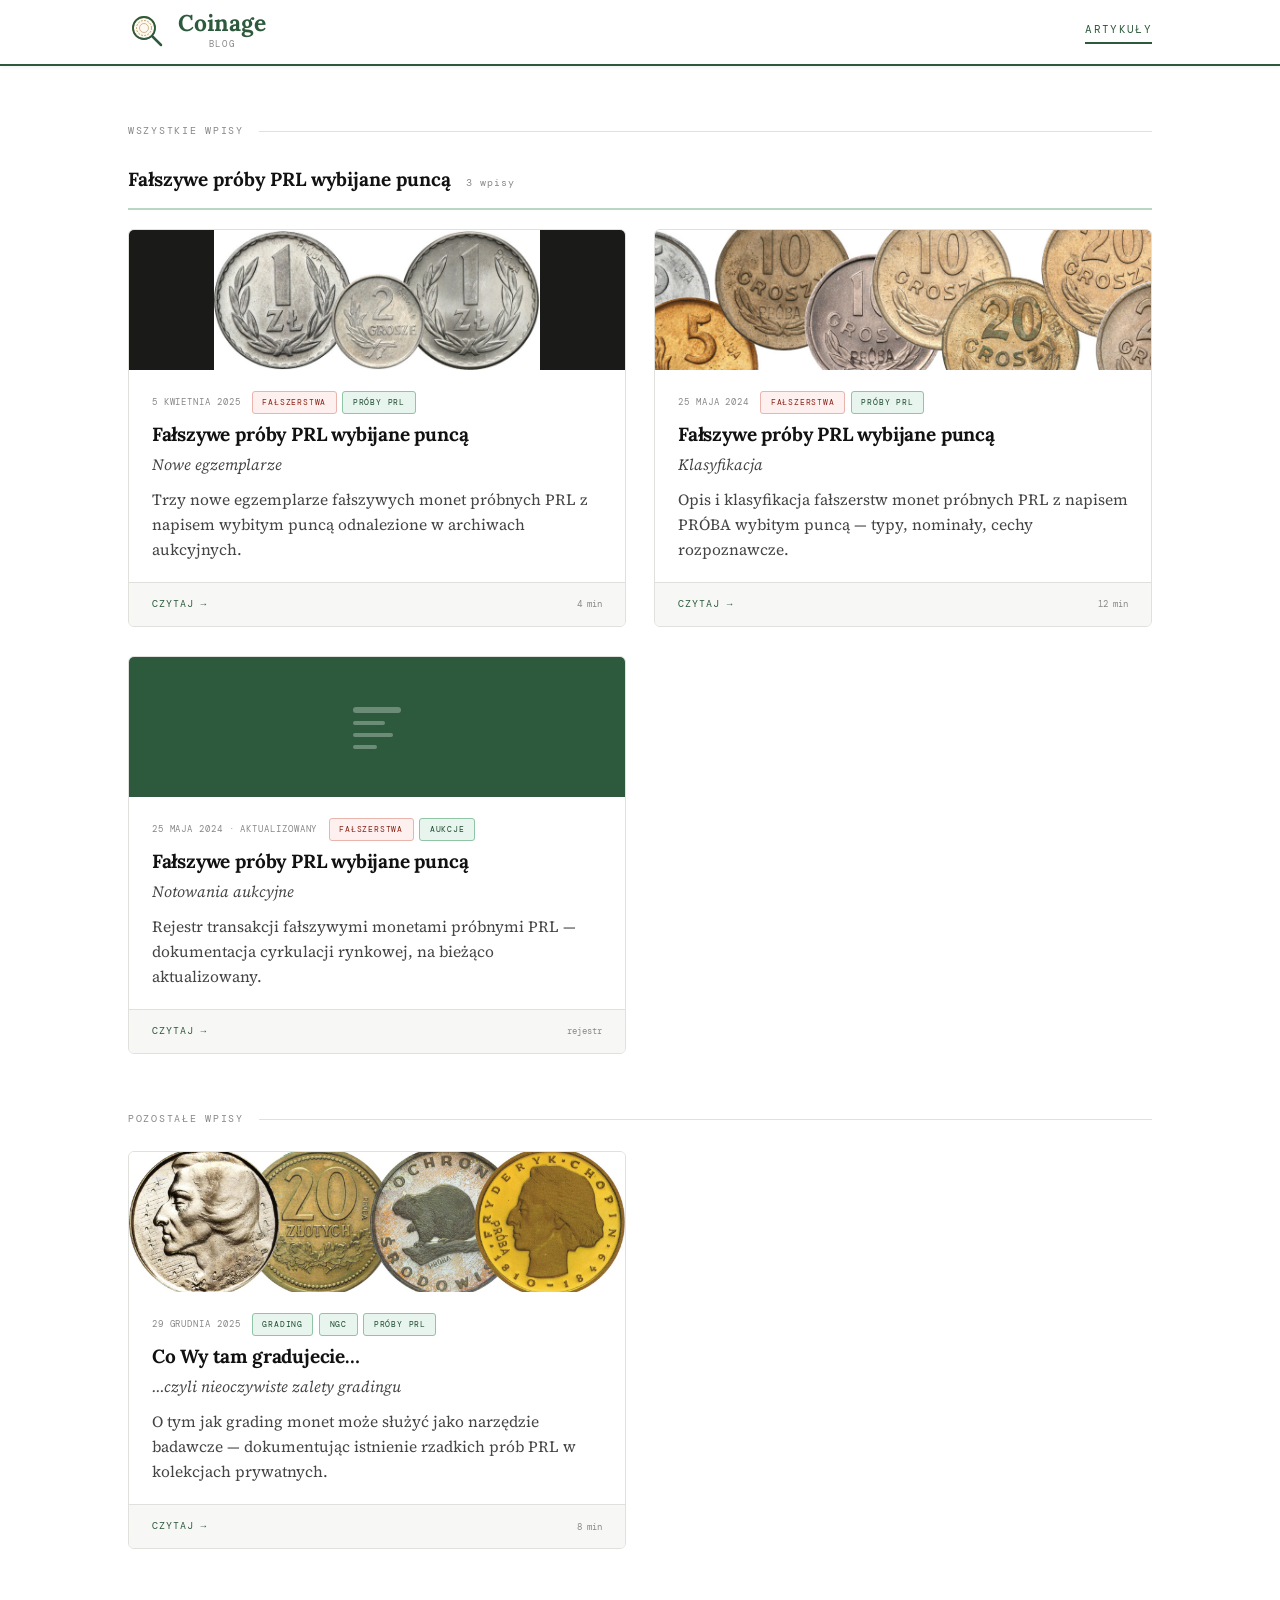
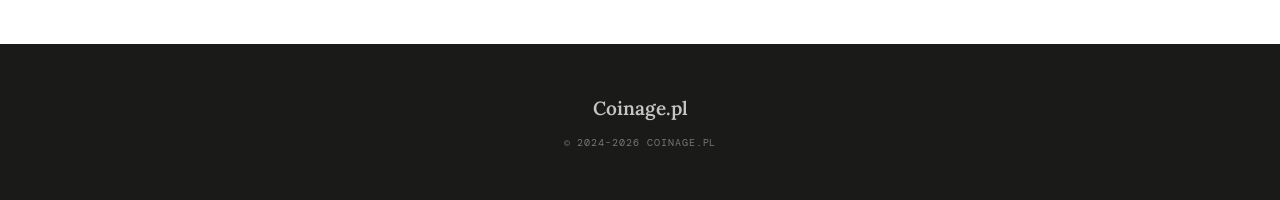
==== coinage-blog/index.html @ 68bc8f1f "Fixing links and references" ====
<!DOCTYPE html>
<html lang="pl">
<head>
<meta charset="UTF-8">
<meta name="viewport" content="width=device-width, initial-scale=1.0">
<title>Coinage.pl — Monety próbne PRL</title>
<link rel="preconnect" href="https://fonts.googleapis.com">
<link href="https://fonts.googleapis.com/css2?family=Lora:ital,wght@0,400;0,600;0,700;1,400;1,600&family=Source+Serif+4:ital,opsz,wght@0,8..60,400;0,8..60,600;1,8..60,400&family=DM+Mono:wght@400&display=swap" rel="stylesheet">
<style>
:root {
  --bg:#ffffff;--bg-footer:#1a1a18;
  --text:#111111;--text-dim:#444444;--text-faint:#888888;
  --green:#2d5a3d;--green-lt:#f4faf7;--green-bdr:#b8d8c4;
  --red:#8b2318;--red-bg:#fdf0ee;--red-bdr:#e8b4ac;
  --rule:#e0e0dc;--gray-bg:#f7f7f5;
  --serif:'Source Serif 4',Georgia,serif;
  --heading:'Lora',Georgia,serif;
  --mono:'DM Mono',monospace;
  --wide:1100px;--content:860px;
}
*,*::before,*::after{box-sizing:border-box;margin:0;padding:0}
html{font-size:19px}
body{background:var(--bg);color:var(--text);font-family:var(--serif);line-height:1.78;-webkit-font-smoothing:antialiased}
img{max-width:100%;height:auto;display:block}
a{color:var(--green);text-decoration:none}
a:hover{text-decoration:underline}

/* NAV */
.site-header{background:#fff;border-bottom:2px solid var(--green);position:sticky;top:0;z-index:100;box-shadow:0 1px 4px rgba(0,0,0,.06)}
.header-inner{max-width:var(--wide);margin:0 auto;padding:0 2rem;height:64px;display:flex;align-items:center;justify-content:space-between}
.logo{display:flex;align-items:center;gap:10px;text-decoration:none}
.logo-text{display:flex;flex-direction:column;align-items:center}
.logo-name{font-family:var(--heading);font-size:1.2rem;font-weight:700;color:var(--green);line-height:1}
.logo-sub{font-family:var(--mono);font-size:.45rem;letter-spacing:.18em;text-transform:uppercase;color:var(--text-faint);margin-top:3px}
.site-nav{display:flex;gap:2rem}
.site-nav a{font-family:var(--mono);font-size:.58rem;letter-spacing:.12em;text-transform:uppercase;color:var(--text-dim);text-decoration:none}
.site-nav a:hover{color:var(--green)}
.site-nav a.active{color:var(--green);border-bottom:2px solid var(--green);padding-bottom:2px}

/* HERO */
.hero{
  background:var(--green);
  padding:2.5rem 2rem;
  display:flex;align-items:center;justify-content:center;
}
.hero-inner{
  display:flex;align-items:center;justify-content:center;
  gap:2.5rem;
}
.hero-img{
  width:200px;height:200px;
  border-radius:6px;overflow:hidden;flex-shrink:0;
}
.hero-img img{
  width:100%;height:100%;object-fit:cover;object-position:center center;display:block;
}
.hero-text{
  display:flex;flex-direction:column;align-items:flex-start;gap:.3rem;
}
.hero-text-name{
  font-family:var(--heading);font-size:clamp(2.2rem,4vw,3.2rem);
  font-weight:700;color:#fff;letter-spacing:-.02em;line-height:1;
}
.hero-text-sub{
  font-family:var(--mono);font-size:.55rem;
  letter-spacing:.22em;text-transform:uppercase;
  color:rgba(255,255,255,.65);
}
@media(max-width:640px){
  .hero-inner{flex-direction:column;gap:1.5rem;text-align:center}
  .hero-img{width:160px;height:160px}
  .hero-text{align-items:center}
}

/* MAIN */
.main{max-width:var(--wide);margin:3rem auto 5rem;padding:0 2rem}
.section-label{font-family:var(--mono);font-size:.5rem;letter-spacing:.18em;text-transform:uppercase;color:var(--text-faint);margin-bottom:1.2rem;display:flex;align-items:center;gap:.8rem}
.section-label::after{content:'';flex:1;height:1px;background:var(--rule)}

/* ARTICLE GRID */
.articles{display:grid;grid-template-columns:repeat(auto-fill,minmax(340px,1fr));gap:1.5rem}

.art-card{border:1px solid var(--rule);border-radius:6px;overflow:hidden;display:flex;flex-direction:column;transition:box-shadow .2s,transform .2s}
.art-card:hover{box-shadow:0 4px 20px rgba(0,0,0,.09);transform:translateY(-2px);text-decoration:none}

.art-card-hero{height:140px;background:var(--gray-bg);overflow:hidden;position:relative}
.art-card-hero img{width:100%;height:100%;object-fit:cover}
.art-card-hero-placeholder{width:100%;height:100%;display:flex;align-items:center;justify-content:center}

.art-card-body{padding:1.1rem 1.2rem 1rem;flex:1;display:flex;flex-direction:column;gap:.5rem}
.art-card-meta{display:flex;align-items:center;gap:.6rem;flex-wrap:wrap}
.art-card-date{font-family:var(--mono);font-size:.48rem;letter-spacing:.1em;text-transform:uppercase;color:var(--text-faint)}
.art-card-tags{display:flex;gap:.3rem;flex-wrap:wrap}
.art-card-tag{font-family:var(--mono);font-size:.42rem;letter-spacing:.1em;text-transform:uppercase;background:#e8f4ee;color:#1d4a2e;border:1px solid #8fc4a4;padding:.18rem .5rem;border-radius:3px}
.art-card-tag.red{background:var(--red-bg);color:var(--red);border-color:var(--red-bdr)}

.art-card-title{font-family:var(--heading);font-size:1rem;font-weight:700;color:var(--text);line-height:1.25;letter-spacing:-.01em}
.art-card-subtitle{font-size:.82rem;font-style:italic;color:var(--text-dim);margin-top:-.3rem}
.art-card-excerpt{font-size:.82rem;color:var(--text-dim);line-height:1.6;flex:1}
.art-card-footer{display:flex;align-items:center;justify-content:space-between;padding:.7rem 1.2rem;border-top:1px solid var(--rule);background:var(--gray-bg)}
.art-card-readmore{font-family:var(--mono);font-size:.5rem;letter-spacing:.1em;text-transform:uppercase;color:var(--green)}
.art-card-readtime{font-family:var(--mono);font-size:.48rem;color:var(--text-faint)}

/* SERIES GROUP */
.series-group{margin-bottom:3rem}
.series-header{display:flex;align-items:baseline;gap:.8rem;margin-bottom:1rem;padding-bottom:.6rem;border-bottom:2px solid var(--green-bdr)}
.series-name{font-family:var(--heading);font-size:1rem;font-weight:700;color:var(--text)}
.series-count{font-family:var(--mono);font-size:.5rem;letter-spacing:.1em;color:var(--text-faint)}

/* FOOTER */
.site-footer{background:var(--bg-footer);color:rgba(255,255,255,.4);padding:2.5rem 2rem;text-align:center}
.footer-logo{font-family:var(--heading);font-size:1rem;color:rgba(255,255,255,.75);margin-bottom:.5rem;font-weight:600}
.footer-copy{font-family:var(--mono);font-size:.5rem;letter-spacing:.1em;text-transform:uppercase}

@media(max-width:640px){
  html{font-size:17px}
  .header-inner{padding:0 1.2rem}
  .hero{padding:3rem 1.2rem 2.5rem}
  .main{padding:0 1.2rem;margin-top:2rem}
  .articles{grid-template-columns:1fr}
  .site-nav .hide-mob{display:none}
}
</style>
</head>
<body>

<header class="site-header">
  <div class="header-inner">
    <a href="/coinage-blog/" class="logo">
      <svg width="40" height="40" viewBox="0 0 40 40" fill="none">
        <circle cx="16" cy="16" r="11" fill="#fef9f0" stroke="#a07830" stroke-width="1.4"/>
        <circle cx="16" cy="16" r="7.5" fill="none" stroke="#a07830" stroke-width=".7" stroke-dasharray="1.8 1.4"/>
        <circle cx="16" cy="16" r="4.5" fill="none" stroke="#a07830" stroke-width=".5"/>
        <line x1="24.5" y1="24.5" x2="33" y2="33" stroke="#2d5a3d" stroke-width="2.5" stroke-linecap="round"/>
        <circle cx="16" cy="16" r="11" fill="none" stroke="#2d5a3d" stroke-width="1.8"/>
      </svg>
      <div class="logo-text">
        <span class="logo-name">Coinage</span>
        <span class="logo-sub">Blog</span>
      </div>
    </a>
    <nav class="site-nav">
      <a href="/coinage-blog/" class="active">Artykuły</a>
    </nav>
  </div>
</header>




<main class="main">

  <div class="section-label">Wszystkie wpisy</div>

  <!-- SERIA: Fałszywe próby PRL wybijane puncą -->
  <div class="series-group">
    <div class="series-header">
      <span class="series-name">Fałszywe próby PRL wybijane puncą</span>
      <span class="series-count">3 wpisy</span>
    </div>
    <div class="articles">

      <a href="./2025-04-05-nowe-falszywe-proby-prl-wybijane-punca/" class="art-card">
        <div class="art-card-hero">
          <div class="art-card-hero-placeholder" style="background:#1a1a18">
            <img src="./2025-04-05-nowe-falszywe-proby-prl-wybijane-punca/img/title.png" alt="" style="max-height:140px;width:auto;object-fit:contain" />
          </div>
        </div>
        <div class="art-card-body">
          <div class="art-card-meta">
            <span class="art-card-date">5 kwietnia 2025</span>
            <div class="art-card-tags">
              <span class="art-card-tag red">Fałszerstwa</span>
              <span class="art-card-tag">Próby PRL</span>
            </div>
          </div>
          <div class="art-card-title">Fałszywe próby PRL wybijane puncą</div>
          <div class="art-card-subtitle">Nowe egzemplarze</div>
          <p class="art-card-excerpt">Trzy nowe egzemplarze fałszywych monet próbnych PRL z napisem wybitym puncą odnalezione w archiwach aukcyjnych.</p>
        </div>
        <div class="art-card-footer">
          <span class="art-card-readmore">Czytaj →</span>
          <span class="art-card-readtime">4 min</span>
        </div>
      </a>

      <a href="./2024-05-25-falszerstwa-monet-probnych-prl-napis-proba-wybijany-punca/" class="art-card">
        <div class="art-card-hero" style="background:var(--gray-bg);display:flex;align-items:center;justify-content:center">
          <img src="./2024-05-25-falszerstwa-monet-probnych-prl-napis-proba-wybijany-punca/img/title.jpg" alt="" style="max-height:140px;width:auto" />
        </div>
        <div class="art-card-body">
          <div class="art-card-meta">
            <span class="art-card-date">25 maja 2024</span>
            <div class="art-card-tags">
              <span class="art-card-tag red">Fałszerstwa</span>
              <span class="art-card-tag">Próby PRL</span>
            </div>
          </div>
          <div class="art-card-title">Fałszywe próby PRL wybijane puncą</div>
          <div class="art-card-subtitle">Klasyfikacja</div>
          <p class="art-card-excerpt">Opis i klasyfikacja fałszerstw monet próbnych PRL z napisem PRÓBA wybitym puncą — typy, nominały, cechy rozpoznawcze.</p>
        </div>
        <div class="art-card-footer">
          <span class="art-card-readmore">Czytaj →</span>
          <span class="art-card-readtime">12 min</span>
        </div>
      </a>

      <a href="./2024-05-25-falszerstwa-monet-probnych-prl-notowania-aukcyjne/" class="art-card">
        <div class="art-card-hero" style="background:var(--green);display:flex;align-items:center;justify-content:center">
          <svg width="64" height="64" viewBox="0 0 64 64" fill="none" opacity=".3">
            <rect x="8" y="12" width="48" height="6" rx="3" fill="#fff"/>
            <rect x="8" y="26" width="32" height="4" rx="2" fill="#fff"/>
            <rect x="8" y="38" width="40" height="4" rx="2" fill="#fff"/>
            <rect x="8" y="50" width="24" height="4" rx="2" fill="#fff"/>
          </svg>
        </div>
        <div class="art-card-body">
          <div class="art-card-meta">
            <span class="art-card-date">25 maja 2024 · aktualizowany</span>
            <div class="art-card-tags">
              <span class="art-card-tag red">Fałszerstwa</span>
              <span class="art-card-tag">Aukcje</span>
            </div>
          </div>
          <div class="art-card-title">Fałszywe próby PRL wybijane puncą</div>
          <div class="art-card-subtitle">Notowania aukcyjne</div>
          <p class="art-card-excerpt">Rejestr transakcji fałszywymi monetami próbnymi PRL — dokumentacja cyrkulacji rynkowej, na bieżąco aktualizowany.</p>
        </div>
        <div class="art-card-footer">
          <span class="art-card-readmore">Czytaj →</span>
          <span class="art-card-readtime">rejestr</span>
        </div>
      </a>

    </div>
  </div>

  <!-- POZOSTAŁE WPISY -->
  <div class="section-label">Pozostałe wpisy</div>
  <div class="articles">

    <a href="./2025-12-29-co-wy-tam-gradujecie/" class="art-card">
      <div class="art-card-hero">
        <img src="./2025-12-29-co-wy-tam-gradujecie/img/title-3.png" alt="" style="width:100%;height:140px;object-fit:cover;object-position:center" />
      </div>
      <div class="art-card-body">
        <div class="art-card-meta">
          <span class="art-card-date">29 grudnia 2025</span>
          <div class="art-card-tags">
            <span class="art-card-tag">Grading</span>
            <span class="art-card-tag">NGC</span>
            <span class="art-card-tag">Próby PRL</span>
          </div>
        </div>
        <div class="art-card-title">Co Wy tam gradujecie…</div>
        <div class="art-card-subtitle">…czyli nieoczywiste zalety gradingu</div>
        <p class="art-card-excerpt">O tym jak grading monet może służyć jako narzędzie badawcze — dokumentując istnienie rzadkich prób PRL w kolekcjach prywatnych.</p>
      </div>
      <div class="art-card-footer">
        <span class="art-card-readmore">Czytaj →</span>
        <span class="art-card-readtime">8 min</span>
      </div>
    </a>

  </div>

</main>

<footer class="site-footer">
  <div class="footer-logo">Coinage.pl</div>
  <p class="footer-copy">© 2024-2026 coinage.pl</p>
</footer>

</body>
</html>
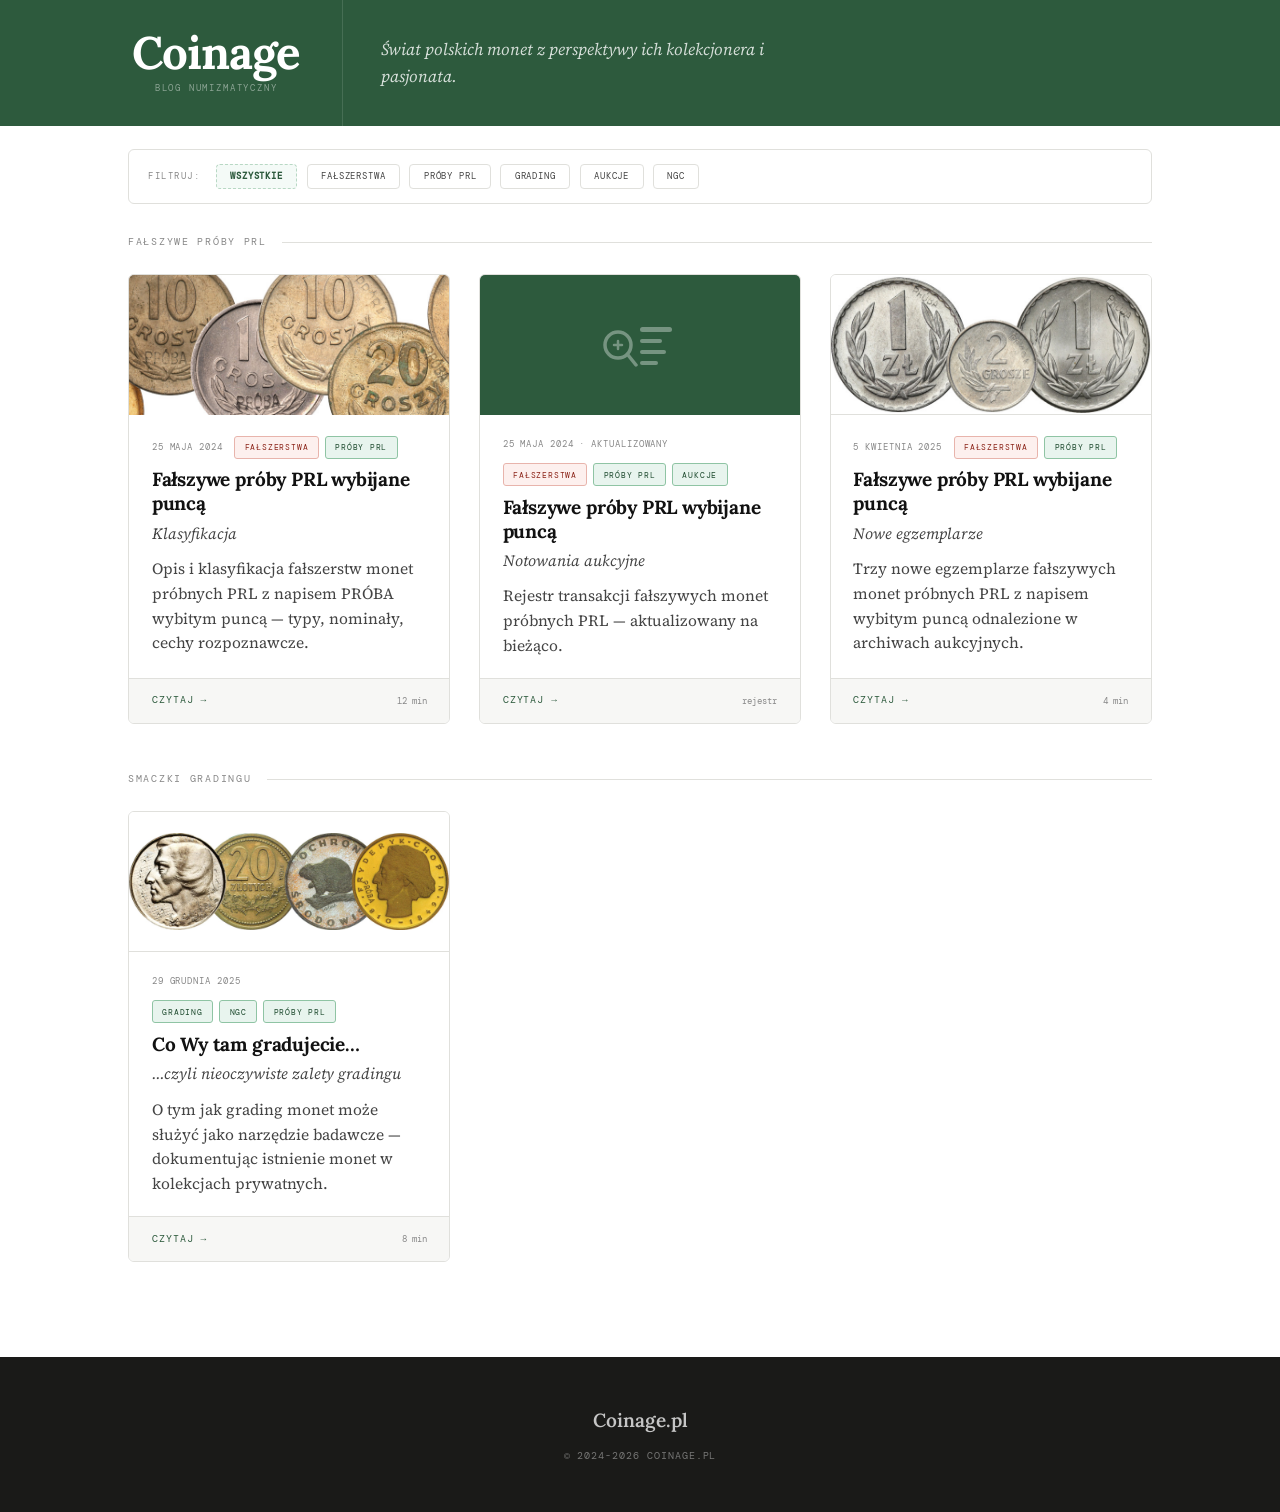
==== commit 141fdaff: "Upgrades of main page design" ====
--- a/coinage-blog/index.html
+++ b/coinage-blog/index.html
@@ -3,20 +3,21 @@
 <head>
 <meta charset="UTF-8">
 <meta name="viewport" content="width=device-width, initial-scale=1.0">
-<title>Coinage.pl — Monety próbne PRL</title>
+<title>Coinage — Blog numizmatyczny</title>
 <link rel="preconnect" href="https://fonts.googleapis.com">
 <link href="https://fonts.googleapis.com/css2?family=Lora:ital,wght@0,400;0,600;0,700;1,400;1,600&family=Source+Serif+4:ital,opsz,wght@0,8..60,400;0,8..60,600;1,8..60,400&family=DM+Mono:wght@400&display=swap" rel="stylesheet">
 <style>
-:root {
+:root{
   --bg:#ffffff;--bg-footer:#1a1a18;
   --text:#111111;--text-dim:#444444;--text-faint:#888888;
   --green:#2d5a3d;--green-lt:#f4faf7;--green-bdr:#b8d8c4;
+  --gold:#9a7020;
   --red:#8b2318;--red-bg:#fdf0ee;--red-bdr:#e8b4ac;
   --rule:#e0e0dc;--gray-bg:#f7f7f5;
   --serif:'Source Serif 4',Georgia,serif;
   --heading:'Lora',Georgia,serif;
   --mono:'DM Mono',monospace;
-  --wide:1100px;--content:860px;
+  --wide:1100px;
 }
 *,*::before,*::after{box-sizing:border-box;margin:0;padding:0}
 html{font-size:19px}
@@ -31,69 +32,55 @@
 .logo{display:flex;align-items:center;gap:10px;text-decoration:none}
 .logo-text{display:flex;flex-direction:column;align-items:center}
 .logo-name{font-family:var(--heading);font-size:1.2rem;font-weight:700;color:var(--green);line-height:1}
-.logo-sub{font-family:var(--mono);font-size:.45rem;letter-spacing:.18em;text-transform:uppercase;color:var(--text-faint);margin-top:3px}
 .site-nav{display:flex;gap:2rem}
 .site-nav a{font-family:var(--mono);font-size:.58rem;letter-spacing:.12em;text-transform:uppercase;color:var(--text-dim);text-decoration:none}
 .site-nav a:hover{color:var(--green)}
 .site-nav a.active{color:var(--green);border-bottom:2px solid var(--green);padding-bottom:2px}
 
-/* HERO */
-.hero{
-  background:var(--green);
-  padding:2.5rem 2rem;
-  display:flex;align-items:center;justify-content:center;
-}
-.hero-inner{
-  display:flex;align-items:center;justify-content:center;
-  gap:2.5rem;
-}
-.hero-img{
-  width:200px;height:200px;
-  border-radius:6px;overflow:hidden;flex-shrink:0;
-}
-.hero-img img{
-  width:100%;height:100%;object-fit:cover;object-position:center center;display:block;
-}
-.hero-text{
-  display:flex;flex-direction:column;align-items:flex-start;gap:.3rem;
-}
-.hero-text-name{
-  font-family:var(--heading);font-size:clamp(2.2rem,4vw,3.2rem);
-  font-weight:700;color:#fff;letter-spacing:-.02em;line-height:1;
-}
-.hero-text-sub{
-  font-family:var(--mono);font-size:.55rem;
-  letter-spacing:.22em;text-transform:uppercase;
-  color:rgba(255,255,255,.65);
-}
-@media(max-width:640px){
-  .hero-inner{flex-direction:column;gap:1.5rem;text-align:center}
-  .hero-img{width:160px;height:160px}
-  .hero-text{align-items:center}
-}
+/* HERO C */
+.hero-c{background:var(--green)}
+.hero-c-inner{max-width:var(--wide);margin:0 auto;display:flex;align-items:stretch}
+.hero-c-left{padding:1.6rem 2.2rem;display:flex;flex-direction:column;justify-content:center;align-items:center;border-right:1px solid rgba(255,255,255,.12);min-width:210px;gap:.2rem}
+.hero-c-title{font-family:var(--heading);font-size:2.4rem;font-weight:700;color:#fff;letter-spacing:-.02em;line-height:1}
+.hero-c-sub{font-family:var(--mono);font-size:.48rem;letter-spacing:.2em;text-transform:uppercase;color:rgba(255,255,255,.45)}
+.hero-c-right{padding:1.4rem 2rem;display:flex;flex-direction:column;justify-content:center;gap:.7rem;flex:1}
+.hero-c-desc{font-family:var(--serif);font-size:.88rem;color:rgba(255,255,255,.8);font-style:italic;line-height:1.65;max-width:460px}
+
+
+
+/* FILTER BAR */
+.filter-bar{display:flex;align-items:center;gap:.5rem;flex-wrap:wrap;
+  padding:.7rem 1rem;background:#fff;
+  border:1px solid var(--rule);border-radius:6px;margin-bottom:1.6rem}
+.filter-bar-label{font-family:var(--mono);font-size:.46rem;letter-spacing:.18em;
+  text-transform:uppercase;color:var(--text-faint);margin-right:.3rem;flex-shrink:0}
+.ftag{font-family:var(--mono);font-size:.46rem;letter-spacing:.1em;text-transform:uppercase;
+  padding:.22rem .7rem;border-radius:4px;border:1px solid var(--rule);
+  background:#fff;color:var(--text-dim);cursor:pointer;transition:all .15s;user-select:none}
+.ftag:hover{border-color:var(--green-bdr);color:var(--green)}
+.ftag.ftag-all{border-style:dashed}
+.ftag.ftag-active{background:var(--green-lt);color:var(--green);border-color:var(--green-bdr);font-weight:600}
+.ftag.ftag-red.ftag-active{background:var(--red-bg);color:var(--red);border-color:var(--red-bdr)}
+.art-card.dimmed{opacity:.15;pointer-events:none;transform:scale(.98)}
 
 /* MAIN */
-.main{max-width:var(--wide);margin:3rem auto 5rem;padding:0 2rem}
+.main{max-width:var(--wide);margin:1.2rem auto 5rem;padding:0 2rem}
 .section-label{font-family:var(--mono);font-size:.5rem;letter-spacing:.18em;text-transform:uppercase;color:var(--text-faint);margin-bottom:1.2rem;display:flex;align-items:center;gap:.8rem}
 .section-label::after{content:'';flex:1;height:1px;background:var(--rule)}
 
-/* ARTICLE GRID */
-.articles{display:grid;grid-template-columns:repeat(auto-fill,minmax(340px,1fr));gap:1.5rem}
-
-.art-card{border:1px solid var(--rule);border-radius:6px;overflow:hidden;display:flex;flex-direction:column;transition:box-shadow .2s,transform .2s}
+/* CARDS */
+.articles{display:grid;grid-template-columns:repeat(auto-fill,minmax(300px,1fr));gap:1.5rem;margin-bottom:2.5rem}
+.art-card{border:1px solid var(--rule);border-radius:6px;overflow:hidden;display:flex;flex-direction:column;transition:box-shadow .2s,transform .2s,opacity .25s}
 .art-card:hover{box-shadow:0 4px 20px rgba(0,0,0,.09);transform:translateY(-2px);text-decoration:none}
-
-.art-card-hero{height:140px;background:var(--gray-bg);overflow:hidden;position:relative}
-.art-card-hero img{width:100%;height:100%;object-fit:cover}
-.art-card-hero-placeholder{width:100%;height:100%;display:flex;align-items:center;justify-content:center}
-
+.art-card.dimmed{opacity:.15;pointer-events:none;transform:scale(.98)}
+.art-card-hero{height:140px;overflow:hidden;position:relative;display:flex;align-items:center;justify-content:center}
+.art-card-hero img{width:100%;height:100%;object-fit:cover;object-position:center}
 .art-card-body{padding:1.1rem 1.2rem 1rem;flex:1;display:flex;flex-direction:column;gap:.5rem}
 .art-card-meta{display:flex;align-items:center;gap:.6rem;flex-wrap:wrap}
 .art-card-date{font-family:var(--mono);font-size:.48rem;letter-spacing:.1em;text-transform:uppercase;color:var(--text-faint)}
 .art-card-tags{display:flex;gap:.3rem;flex-wrap:wrap}
 .art-card-tag{font-family:var(--mono);font-size:.42rem;letter-spacing:.1em;text-transform:uppercase;background:#e8f4ee;color:#1d4a2e;border:1px solid #8fc4a4;padding:.18rem .5rem;border-radius:3px}
 .art-card-tag.red{background:var(--red-bg);color:var(--red);border-color:var(--red-bdr)}
-
 .art-card-title{font-family:var(--heading);font-size:1rem;font-weight:700;color:var(--text);line-height:1.25;letter-spacing:-.01em}
 .art-card-subtitle{font-size:.82rem;font-style:italic;color:var(--text-dim);margin-top:-.3rem}
 .art-card-excerpt{font-size:.82rem;color:var(--text-dim);line-height:1.6;flex:1}
@@ -101,12 +88,6 @@
 .art-card-readmore{font-family:var(--mono);font-size:.5rem;letter-spacing:.1em;text-transform:uppercase;color:var(--green)}
 .art-card-readtime{font-family:var(--mono);font-size:.48rem;color:var(--text-faint)}
 
-/* SERIES GROUP */
-.series-group{margin-bottom:3rem}
-.series-header{display:flex;align-items:baseline;gap:.8rem;margin-bottom:1rem;padding-bottom:.6rem;border-bottom:2px solid var(--green-bdr)}
-.series-name{font-family:var(--heading);font-size:1rem;font-weight:700;color:var(--text)}
-.series-count{font-family:var(--mono);font-size:.5rem;letter-spacing:.1em;color:var(--text-faint)}
-
 /* FOOTER */
 .site-footer{background:var(--bg-footer);color:rgba(255,255,255,.4);padding:2.5rem 2rem;text-align:center}
 .footer-logo{font-family:var(--heading);font-size:1rem;color:rgba(255,255,255,.75);margin-bottom:.5rem;font-weight:600}
@@ -115,8 +96,10 @@
 @media(max-width:640px){
   html{font-size:17px}
   .header-inner{padding:0 1.2rem}
-  .hero{padding:3rem 1.2rem 2.5rem}
-  .main{padding:0 1.2rem;margin-top:2rem}
+  .hero-c-inner{flex-direction:column}
+  .hero-c-left{border-right:none;border-bottom:1px solid rgba(255,255,255,.12);min-width:auto;padding:1.2rem}
+  .hero-c-right{padding:1.2rem}
+  .main{padding:0 1.2rem}
   .articles{grid-template-columns:1fr}
   .site-nav .hide-mob{display:none}
 }
@@ -124,125 +107,117 @@
 </head>
 <body>
 
-<header class="site-header">
-  <div class="header-inner">
-    <a href="/coinage-blog/" class="logo">
-      <svg width="40" height="40" viewBox="0 0 40 40" fill="none">
-        <circle cx="16" cy="16" r="11" fill="#fef9f0" stroke="#a07830" stroke-width="1.4"/>
-        <circle cx="16" cy="16" r="7.5" fill="none" stroke="#a07830" stroke-width=".7" stroke-dasharray="1.8 1.4"/>
-        <circle cx="16" cy="16" r="4.5" fill="none" stroke="#a07830" stroke-width=".5"/>
-        <line x1="24.5" y1="24.5" x2="33" y2="33" stroke="#2d5a3d" stroke-width="2.5" stroke-linecap="round"/>
-        <circle cx="16" cy="16" r="11" fill="none" stroke="#2d5a3d" stroke-width="1.8"/>
-      </svg>
-      <div class="logo-text">
-        <span class="logo-name">Coinage</span>
-        <span class="logo-sub">Blog</span>
-      </div>
-    </a>
-    <nav class="site-nav">
-      <a href="/coinage-blog/" class="active">Artykuły</a>
-    </nav>
-  </div>
-</header>
-
-
-
+<div class="hero-c">
+  <div class="hero-c-inner">
+    <div class="hero-c-left">
+      <div class="hero-c-title">Coinage</div>
+      <div class="hero-c-sub">Blog numizmatyczny</div>
+    </div>
+    <div class="hero-c-right">
+      <div class="hero-c-desc">Świat polskich monet z perspektywy ich kolekcjonera i pasjonata.</div>
+    </div>
+  </div>
+</div>
 
 <main class="main">
 
-  <div class="section-label">Wszystkie wpisy</div>
-
-  <!-- SERIA: Fałszywe próby PRL wybijane puncą -->
-  <div class="series-group">
-    <div class="series-header">
-      <span class="series-name">Fałszywe próby PRL wybijane puncą</span>
-      <span class="series-count">3 wpisy</span>
-    </div>
-    <div class="articles">
-
-      <a href="./2025-04-05-nowe-falszywe-proby-prl-wybijane-punca/" class="art-card">
-        <div class="art-card-hero">
-          <div class="art-card-hero-placeholder" style="background:#1a1a18">
-            <img src="./2025-04-05-nowe-falszywe-proby-prl-wybijane-punca/img/title.png" alt="" style="max-height:140px;width:auto;object-fit:contain" />
-          </div>
-        </div>
-        <div class="art-card-body">
-          <div class="art-card-meta">
-            <span class="art-card-date">5 kwietnia 2025</span>
-            <div class="art-card-tags">
-              <span class="art-card-tag red">Fałszerstwa</span>
-              <span class="art-card-tag">Próby PRL</span>
-            </div>
-          </div>
-          <div class="art-card-title">Fałszywe próby PRL wybijane puncą</div>
-          <div class="art-card-subtitle">Nowe egzemplarze</div>
-          <p class="art-card-excerpt">Trzy nowe egzemplarze fałszywych monet próbnych PRL z napisem wybitym puncą odnalezione w archiwach aukcyjnych.</p>
-        </div>
-        <div class="art-card-footer">
-          <span class="art-card-readmore">Czytaj →</span>
-          <span class="art-card-readtime">4 min</span>
-        </div>
-      </a>
-
-      <a href="./2024-05-25-falszerstwa-monet-probnych-prl-napis-proba-wybijany-punca/" class="art-card">
-        <div class="art-card-hero" style="background:var(--gray-bg);display:flex;align-items:center;justify-content:center">
-          <img src="./2024-05-25-falszerstwa-monet-probnych-prl-napis-proba-wybijany-punca/img/title.jpg" alt="" style="max-height:140px;width:auto" />
-        </div>
-        <div class="art-card-body">
-          <div class="art-card-meta">
-            <span class="art-card-date">25 maja 2024</span>
-            <div class="art-card-tags">
-              <span class="art-card-tag red">Fałszerstwa</span>
-              <span class="art-card-tag">Próby PRL</span>
-            </div>
-          </div>
-          <div class="art-card-title">Fałszywe próby PRL wybijane puncą</div>
-          <div class="art-card-subtitle">Klasyfikacja</div>
-          <p class="art-card-excerpt">Opis i klasyfikacja fałszerstw monet próbnych PRL z napisem PRÓBA wybitym puncą — typy, nominały, cechy rozpoznawcze.</p>
-        </div>
-        <div class="art-card-footer">
-          <span class="art-card-readmore">Czytaj →</span>
-          <span class="art-card-readtime">12 min</span>
-        </div>
-      </a>
-
-      <a href="./2024-05-25-falszerstwa-monet-probnych-prl-notowania-aukcyjne/" class="art-card">
-        <div class="art-card-hero" style="background:var(--green);display:flex;align-items:center;justify-content:center">
-          <svg width="64" height="64" viewBox="0 0 64 64" fill="none" opacity=".3">
-            <rect x="8" y="12" width="48" height="6" rx="3" fill="#fff"/>
-            <rect x="8" y="26" width="32" height="4" rx="2" fill="#fff"/>
-            <rect x="8" y="38" width="40" height="4" rx="2" fill="#fff"/>
-            <rect x="8" y="50" width="24" height="4" rx="2" fill="#fff"/>
-          </svg>
-        </div>
-        <div class="art-card-body">
-          <div class="art-card-meta">
-            <span class="art-card-date">25 maja 2024 · aktualizowany</span>
-            <div class="art-card-tags">
-              <span class="art-card-tag red">Fałszerstwa</span>
-              <span class="art-card-tag">Aukcje</span>
-            </div>
-          </div>
-          <div class="art-card-title">Fałszywe próby PRL wybijane puncą</div>
-          <div class="art-card-subtitle">Notowania aukcyjne</div>
-          <p class="art-card-excerpt">Rejestr transakcji fałszywymi monetami próbnymi PRL — dokumentacja cyrkulacji rynkowej, na bieżąco aktualizowany.</p>
-        </div>
-        <div class="art-card-footer">
-          <span class="art-card-readmore">Czytaj →</span>
-          <span class="art-card-readtime">rejestr</span>
-        </div>
-      </a>
-
-    </div>
-  </div>
-
-  <!-- POZOSTAŁE WPISY -->
-  <div class="section-label">Pozostałe wpisy</div>
+  <div class="filter-bar">
+    <span class="filter-bar-label">Filtruj:</span>
+    <span class="ftag ftag-all ftag-active" onclick="filterCards(this,'')">Wszystkie</span>
+    <span class="ftag ftag-red" onclick="filterCards(this,'Fałszerstwa')">Fałszerstwa</span>
+    <span class="ftag" onclick="filterCards(this,'Próby PRL')">Próby PRL</span>
+    <span class="ftag" onclick="filterCards(this,'Grading')">Grading</span>
+    <span class="ftag" onclick="filterCards(this,'Aukcje')">Aukcje</span>
+    <span class="ftag" onclick="filterCards(this,'NGC')">NGC</span>
+  </div>
+
+  <div class="section-label">Fałszywe próby PRL</div>
   <div class="articles">
 
-    <a href="./2025-12-29-co-wy-tam-gradujecie/" class="art-card">
+    <a href="./2024-05-25-falszerstwa-monet-probnych-prl-napis-proba-wybijany-punca/" class="art-card" data-tags="Fałszerstwa,Próby PRL">
       <div class="art-card-hero">
-        <img src="./2025-12-29-co-wy-tam-gradujecie/img/title-3.png" alt="" style="width:100%;height:140px;object-fit:cover;object-position:center" />
+        <img src="./2024-05-25-falszerstwa-monet-probnych-prl-napis-proba-wybijany-punca/img/title.jpg" alt="" style="width:100%;height:140px;object-fit:cover" />
+      </div>
+      <div class="art-card-body">
+        <div class="art-card-meta">
+          <span class="art-card-date">25 maja 2024</span>
+          <div class="art-card-tags">
+            <span class="art-card-tag red">Fałszerstwa</span>
+            <span class="art-card-tag">Próby PRL</span>
+          </div>
+        </div>
+        <div class="art-card-title">Fałszywe próby PRL wybijane puncą</div>
+        <div class="art-card-subtitle">Klasyfikacja</div>
+        <p class="art-card-excerpt">Opis i klasyfikacja fałszerstw monet próbnych PRL z napisem PRÓBA wybitym puncą — typy, nominały, cechy rozpoznawcze.</p>
+      </div>
+      <div class="art-card-footer">
+        <span class="art-card-readmore">Czytaj →</span>
+        <span class="art-card-readtime">12 min</span>
+      </div>
+    </a>
+
+    <a href="./2024-05-25-falszerstwa-monet-probnych-prl-notowania-aukcyjne/" class="art-card" data-tags="Fałszerstwa,Próby PRL,Aukcje">
+      <div class="art-card-hero" style="background:var(--green)">
+        <svg width="80" height="64" viewBox="0 0 80 64" fill="none" opacity=".35">
+          <circle cx="18" cy="32" r="13" stroke="#fff" stroke-width="3.5" fill="none"/>
+          <line x1="28" y1="42" x2="36" y2="52" stroke="#fff" stroke-width="3.5" stroke-linecap="round"/>
+          <line x1="14" y1="32" x2="22" y2="32" stroke="#fff" stroke-width="2.5" stroke-linecap="round"/>
+          <line x1="18" y1="28" x2="18" y2="36" stroke="#fff" stroke-width="2.5" stroke-linecap="round"/>
+          <rect x="40" y="14" width="32" height="5" rx="2.5" fill="#fff"/>
+          <rect x="40" y="26" width="22" height="4" rx="2" fill="#fff"/>
+          <rect x="40" y="37" width="26" height="4" rx="2" fill="#fff"/>
+          <rect x="40" y="48" width="18" height="4" rx="2" fill="#fff"/>
+        </svg>
+      </div>
+      <div class="art-card-body">
+        <div class="art-card-meta">
+          <span class="art-card-date">25 maja 2024 · aktualizowany</span>
+          <div class="art-card-tags">
+            <span class="art-card-tag red">Fałszerstwa</span>
+            <span class="art-card-tag">Próby PRL</span>
+            <span class="art-card-tag">Aukcje</span>
+          </div>
+        </div>
+        <div class="art-card-title">Fałszywe próby PRL wybijane puncą</div>
+        <div class="art-card-subtitle">Notowania aukcyjne</div>
+        <p class="art-card-excerpt">Rejestr transakcji fałszywych monet próbnych PRL — aktualizowany na bieżąco.</p>
+      </div>
+      <div class="art-card-footer">
+        <span class="art-card-readmore">Czytaj →</span>
+        <span class="art-card-readtime">rejestr</span>
+      </div>
+    </a>
+
+    <a href="./2025-04-05-nowe-falszywe-proby-prl-wybijane-punca/" class="art-card" data-tags="Fałszerstwa,Próby PRL">
+      <div class="art-card-hero" style="background:#fff;border-bottom:1px solid var(--rule)">
+        <img src="./2025-04-05-nowe-falszywe-proby-prl-wybijane-punca/img/title.png" alt="" style="max-height:140px;width:auto;object-fit:contain" />
+      </div>
+      <div class="art-card-body">
+        <div class="art-card-meta">
+          <span class="art-card-date">5 kwietnia 2025</span>
+          <div class="art-card-tags">
+            <span class="art-card-tag red">Fałszerstwa</span>
+            <span class="art-card-tag">Próby PRL</span>
+          </div>
+        </div>
+        <div class="art-card-title">Fałszywe próby PRL wybijane puncą</div>
+        <div class="art-card-subtitle">Nowe egzemplarze</div>
+        <p class="art-card-excerpt">Trzy nowe egzemplarze fałszywych monet próbnych PRL z napisem wybitym puncą odnalezione w archiwach aukcyjnych.</p>
+      </div>
+      <div class="art-card-footer">
+        <span class="art-card-readmore">Czytaj →</span>
+        <span class="art-card-readtime">4 min</span>
+      </div>
+    </a>
+
+  </div>
+
+  <div class="section-label">Smaczki gradingu</div>
+  <div class="articles">
+
+    <a href="./2025-12-29-co-wy-tam-gradujecie/" class="art-card" data-tags="Grading,NGC,Próby PRL">
+      <div class="art-card-hero" style="background:#fff;border-bottom:1px solid var(--rule)">
+        <img src="./2025-12-29-co-wy-tam-gradujecie/img/title-3.png" alt="" style="max-height:140px;width:auto;object-fit:contain" />
       </div>
       <div class="art-card-body">
         <div class="art-card-meta">
@@ -255,7 +230,7 @@
         </div>
         <div class="art-card-title">Co Wy tam gradujecie…</div>
         <div class="art-card-subtitle">…czyli nieoczywiste zalety gradingu</div>
-        <p class="art-card-excerpt">O tym jak grading monet może służyć jako narzędzie badawcze — dokumentując istnienie rzadkich prób PRL w kolekcjach prywatnych.</p>
+        <p class="art-card-excerpt">O tym jak grading monet może służyć jako narzędzie badawcze — dokumentując istnienie monet w kolekcjach prywatnych.</p>
       </div>
       <div class="art-card-footer">
         <span class="art-card-readmore">Czytaj →</span>
@@ -272,5 +247,16 @@
   <p class="footer-copy">© 2024-2026 coinage.pl</p>
 </footer>
 
+<script>
+function filterCards(el, tag) {
+  document.querySelectorAll('.ftag').forEach(function(t){ t.classList.remove('ftag-active'); });
+  el.classList.add('ftag-active');
+  document.querySelectorAll('.art-card').forEach(function(card) {
+    var match = !tag || (card.dataset.tags||'').indexOf(tag) !== -1;
+    card.classList.toggle('dimmed', !match);
+  });
+}
+</script>
+
 </body>
 </html>
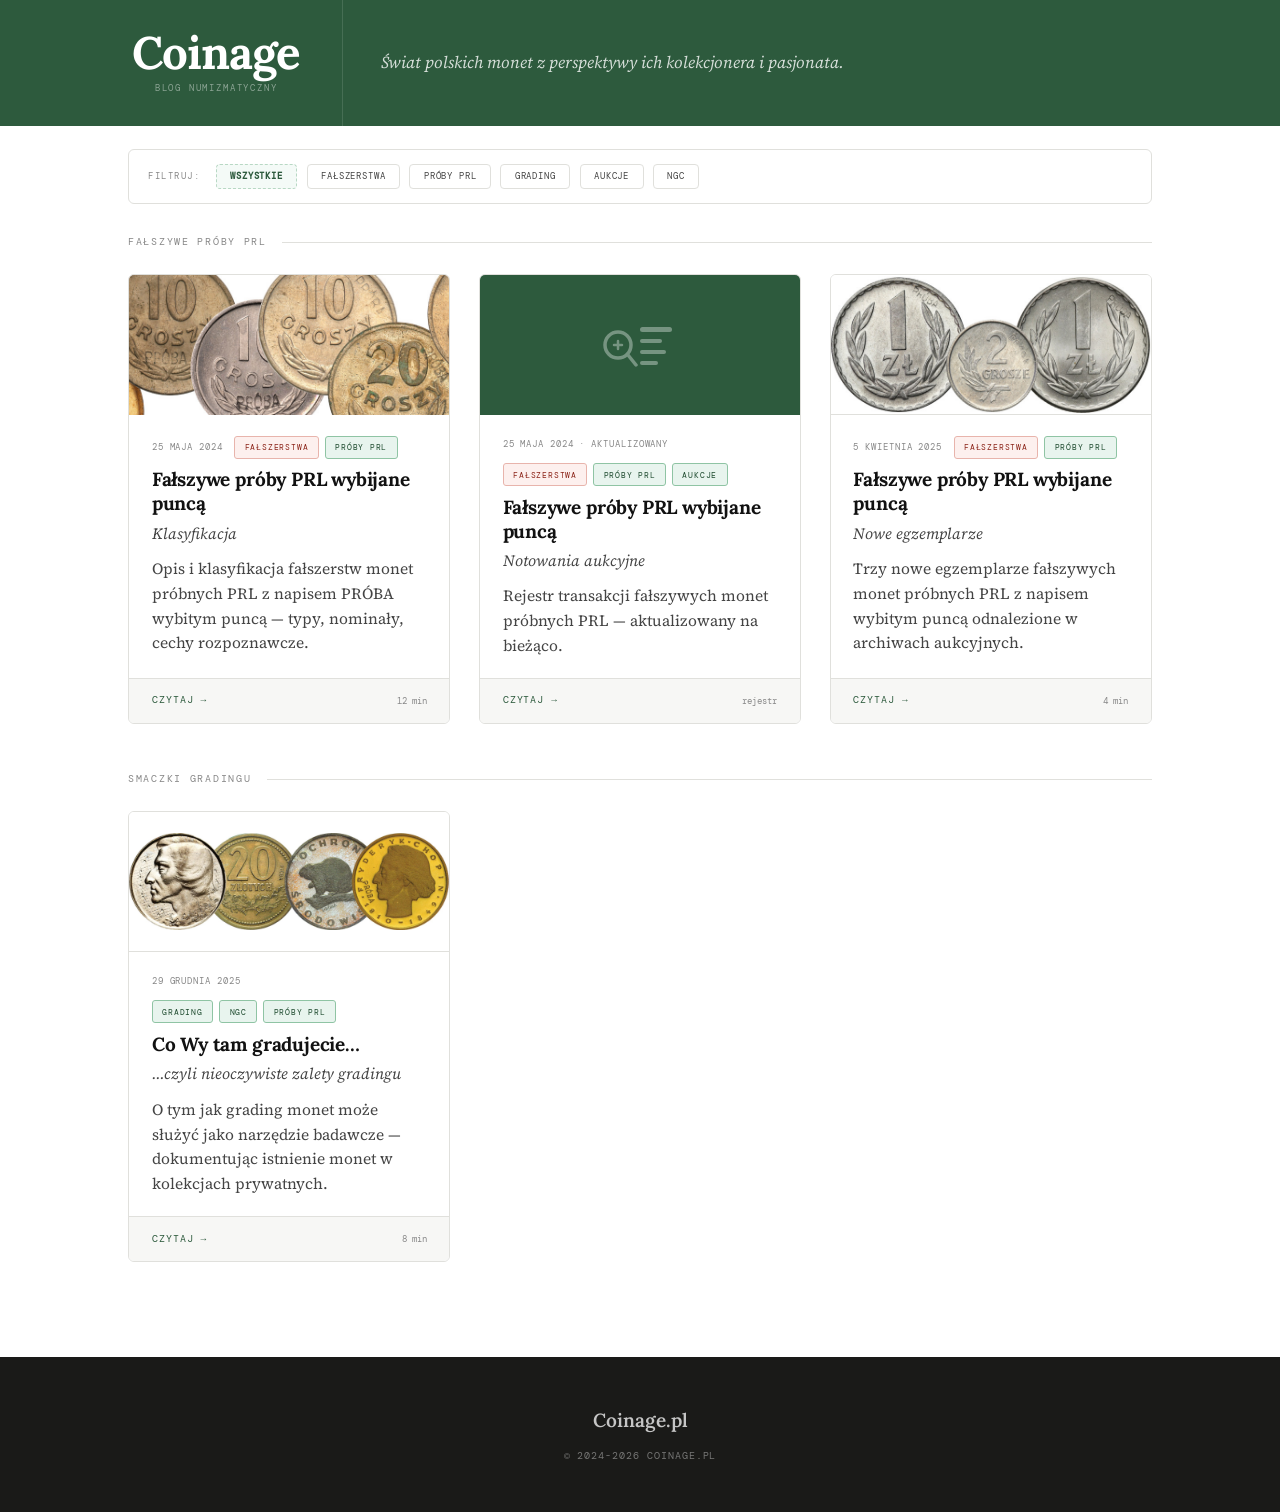
==== commit 613bc9b8: "Fixed header wrapping." ====
--- a/coinage-blog/index.html
+++ b/coinage-blog/index.html
@@ -44,7 +44,7 @@
 .hero-c-title{font-family:var(--heading);font-size:2.4rem;font-weight:700;color:#fff;letter-spacing:-.02em;line-height:1}
 .hero-c-sub{font-family:var(--mono);font-size:.48rem;letter-spacing:.2em;text-transform:uppercase;color:rgba(255,255,255,.45)}
 .hero-c-right{padding:1.4rem 2rem;display:flex;flex-direction:column;justify-content:center;gap:.7rem;flex:1}
-.hero-c-desc{font-family:var(--serif);font-size:.88rem;color:rgba(255,255,255,.8);font-style:italic;line-height:1.65;max-width:460px}
+.hero-c-desc{font-family:var(--serif);font-size:.88rem;color:rgba(255,255,255,.8);font-style:italic;line-height:1.65;white-space:nowrap}
 
 
 
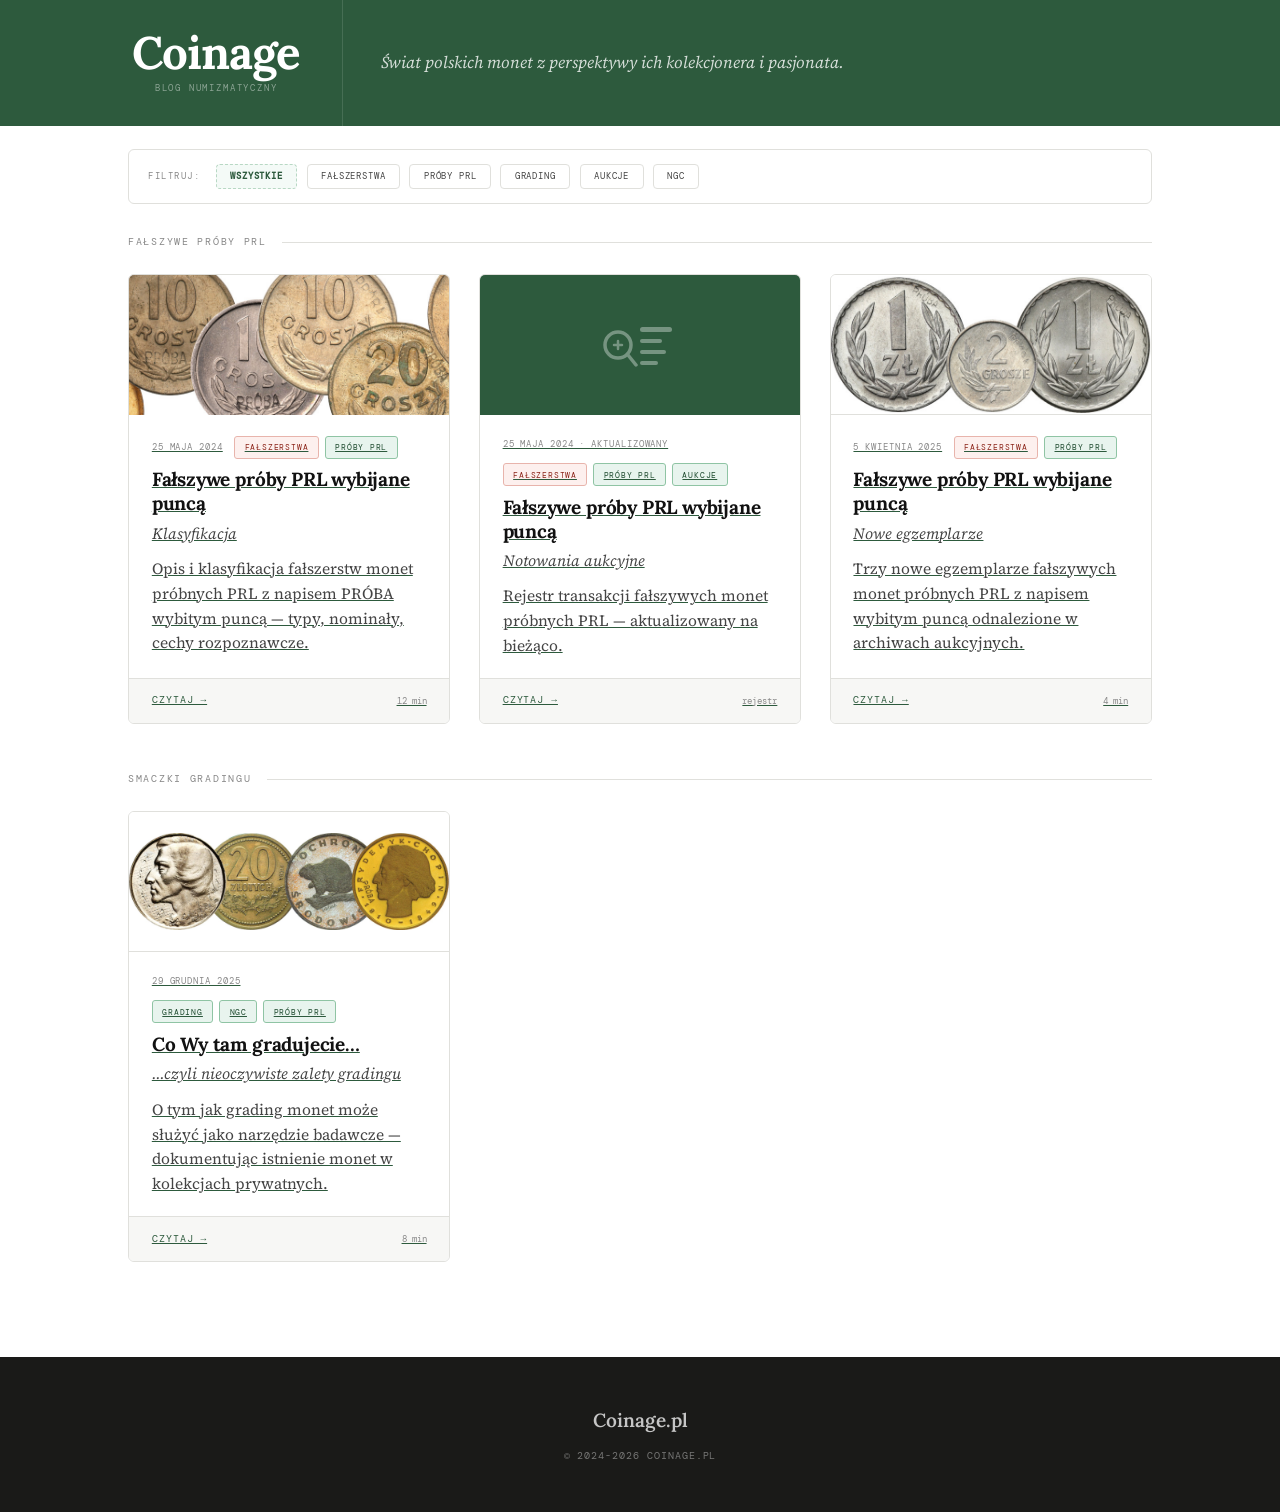
==== commit 1bcff624: "extracted css from articles to proper css sheets" ====
--- a/coinage-blog/index.html
+++ b/coinage-blog/index.html
@@ -4,106 +4,17 @@
 <meta charset="UTF-8">
 <meta name="viewport" content="width=device-width, initial-scale=1.0">
 <title>Coinage — Blog numizmatyczny</title>
+<meta name="description" content="Świat polskich monet z perspektywy kolekcjonera i pasjonata. Opracowania, klasyfikacje i rejestry aukcyjne monet próbnych PRL.">
+<link rel="canonical" href="https://szelmo.github.io/coinage-blog/">
 <link rel="preconnect" href="https://fonts.googleapis.com">
+<link rel="preconnect" href="https://fonts.gstatic.com" crossorigin>
 <link href="https://fonts.googleapis.com/css2?family=Lora:ital,wght@0,400;0,600;0,700;1,400;1,600&family=Source+Serif+4:ital,opsz,wght@0,8..60,400;0,8..60,600;1,8..60,400&family=DM+Mono:wght@400&display=swap" rel="stylesheet">
-<style>
-:root{
-  --bg:#ffffff;--bg-footer:#1a1a18;
-  --text:#111111;--text-dim:#444444;--text-faint:#888888;
-  --green:#2d5a3d;--green-lt:#f4faf7;--green-bdr:#b8d8c4;
-  --gold:#9a7020;
-  --red:#8b2318;--red-bg:#fdf0ee;--red-bdr:#e8b4ac;
-  --rule:#e0e0dc;--gray-bg:#f7f7f5;
-  --serif:'Source Serif 4',Georgia,serif;
-  --heading:'Lora',Georgia,serif;
-  --mono:'DM Mono',monospace;
-  --wide:1100px;
-}
-*,*::before,*::after{box-sizing:border-box;margin:0;padding:0}
-html{font-size:19px}
-body{background:var(--bg);color:var(--text);font-family:var(--serif);line-height:1.78;-webkit-font-smoothing:antialiased}
-img{max-width:100%;height:auto;display:block}
-a{color:var(--green);text-decoration:none}
-a:hover{text-decoration:underline}
-
-/* NAV */
-.site-header{background:#fff;border-bottom:2px solid var(--green);position:sticky;top:0;z-index:100;box-shadow:0 1px 4px rgba(0,0,0,.06)}
-.header-inner{max-width:var(--wide);margin:0 auto;padding:0 2rem;height:64px;display:flex;align-items:center;justify-content:space-between}
-.logo{display:flex;align-items:center;gap:10px;text-decoration:none}
-.logo-text{display:flex;flex-direction:column;align-items:center}
-.logo-name{font-family:var(--heading);font-size:1.2rem;font-weight:700;color:var(--green);line-height:1}
-.site-nav{display:flex;gap:2rem}
-.site-nav a{font-family:var(--mono);font-size:.58rem;letter-spacing:.12em;text-transform:uppercase;color:var(--text-dim);text-decoration:none}
-.site-nav a:hover{color:var(--green)}
-.site-nav a.active{color:var(--green);border-bottom:2px solid var(--green);padding-bottom:2px}
-
-/* HERO C */
-.hero-c{background:var(--green)}
-.hero-c-inner{max-width:var(--wide);margin:0 auto;display:flex;align-items:stretch}
-.hero-c-left{padding:1.6rem 2.2rem;display:flex;flex-direction:column;justify-content:center;align-items:center;border-right:1px solid rgba(255,255,255,.12);min-width:210px;gap:.2rem}
-.hero-c-title{font-family:var(--heading);font-size:2.4rem;font-weight:700;color:#fff;letter-spacing:-.02em;line-height:1}
-.hero-c-sub{font-family:var(--mono);font-size:.48rem;letter-spacing:.2em;text-transform:uppercase;color:rgba(255,255,255,.45)}
-.hero-c-right{padding:1.4rem 2rem;display:flex;flex-direction:column;justify-content:center;gap:.7rem;flex:1}
-.hero-c-desc{font-family:var(--serif);font-size:.88rem;color:rgba(255,255,255,.8);font-style:italic;line-height:1.65;white-space:nowrap}
-
-
-
-/* FILTER BAR */
-.filter-bar{display:flex;align-items:center;gap:.5rem;flex-wrap:wrap;
-  padding:.7rem 1rem;background:#fff;
-  border:1px solid var(--rule);border-radius:6px;margin-bottom:1.6rem}
-.filter-bar-label{font-family:var(--mono);font-size:.46rem;letter-spacing:.18em;
-  text-transform:uppercase;color:var(--text-faint);margin-right:.3rem;flex-shrink:0}
-.ftag{font-family:var(--mono);font-size:.46rem;letter-spacing:.1em;text-transform:uppercase;
-  padding:.22rem .7rem;border-radius:4px;border:1px solid var(--rule);
-  background:#fff;color:var(--text-dim);cursor:pointer;transition:all .15s;user-select:none}
-.ftag:hover{border-color:var(--green-bdr);color:var(--green)}
-.ftag.ftag-all{border-style:dashed}
-.ftag.ftag-active{background:var(--green-lt);color:var(--green);border-color:var(--green-bdr);font-weight:600}
-.ftag.ftag-red.ftag-active{background:var(--red-bg);color:var(--red);border-color:var(--red-bdr)}
-.art-card.dimmed{opacity:.15;pointer-events:none;transform:scale(.98)}
-
-/* MAIN */
-.main{max-width:var(--wide);margin:1.2rem auto 5rem;padding:0 2rem}
-.section-label{font-family:var(--mono);font-size:.5rem;letter-spacing:.18em;text-transform:uppercase;color:var(--text-faint);margin-bottom:1.2rem;display:flex;align-items:center;gap:.8rem}
-.section-label::after{content:'';flex:1;height:1px;background:var(--rule)}
-
-/* CARDS */
-.articles{display:grid;grid-template-columns:repeat(auto-fill,minmax(300px,1fr));gap:1.5rem;margin-bottom:2.5rem}
-.art-card{border:1px solid var(--rule);border-radius:6px;overflow:hidden;display:flex;flex-direction:column;transition:box-shadow .2s,transform .2s,opacity .25s}
-.art-card:hover{box-shadow:0 4px 20px rgba(0,0,0,.09);transform:translateY(-2px);text-decoration:none}
-.art-card.dimmed{opacity:.15;pointer-events:none;transform:scale(.98)}
-.art-card-hero{height:140px;overflow:hidden;position:relative;display:flex;align-items:center;justify-content:center}
-.art-card-hero img{width:100%;height:100%;object-fit:cover;object-position:center}
-.art-card-body{padding:1.1rem 1.2rem 1rem;flex:1;display:flex;flex-direction:column;gap:.5rem}
-.art-card-meta{display:flex;align-items:center;gap:.6rem;flex-wrap:wrap}
-.art-card-date{font-family:var(--mono);font-size:.48rem;letter-spacing:.1em;text-transform:uppercase;color:var(--text-faint)}
-.art-card-tags{display:flex;gap:.3rem;flex-wrap:wrap}
-.art-card-tag{font-family:var(--mono);font-size:.42rem;letter-spacing:.1em;text-transform:uppercase;background:#e8f4ee;color:#1d4a2e;border:1px solid #8fc4a4;padding:.18rem .5rem;border-radius:3px}
-.art-card-tag.red{background:var(--red-bg);color:var(--red);border-color:var(--red-bdr)}
-.art-card-title{font-family:var(--heading);font-size:1rem;font-weight:700;color:var(--text);line-height:1.25;letter-spacing:-.01em}
-.art-card-subtitle{font-size:.82rem;font-style:italic;color:var(--text-dim);margin-top:-.3rem}
-.art-card-excerpt{font-size:.82rem;color:var(--text-dim);line-height:1.6;flex:1}
-.art-card-footer{display:flex;align-items:center;justify-content:space-between;padding:.7rem 1.2rem;border-top:1px solid var(--rule);background:var(--gray-bg)}
-.art-card-readmore{font-family:var(--mono);font-size:.5rem;letter-spacing:.1em;text-transform:uppercase;color:var(--green)}
-.art-card-readtime{font-family:var(--mono);font-size:.48rem;color:var(--text-faint)}
-
-/* FOOTER */
-.site-footer{background:var(--bg-footer);color:rgba(255,255,255,.4);padding:2.5rem 2rem;text-align:center}
-.footer-logo{font-family:var(--heading);font-size:1rem;color:rgba(255,255,255,.75);margin-bottom:.5rem;font-weight:600}
-.footer-copy{font-family:var(--mono);font-size:.5rem;letter-spacing:.1em;text-transform:uppercase}
-
-@media(max-width:640px){
-  html{font-size:17px}
-  .header-inner{padding:0 1.2rem}
-  .hero-c-inner{flex-direction:column}
-  .hero-c-left{border-right:none;border-bottom:1px solid rgba(255,255,255,.12);min-width:auto;padding:1.2rem}
-  .hero-c-right{padding:1.2rem}
-  .main{padding:0 1.2rem}
-  .articles{grid-template-columns:1fr}
-  .site-nav .hide-mob{display:none}
-}
-</style>
+<link rel="stylesheet" href="/coinage-blog/css/base.css">
+<link rel="stylesheet" href="/coinage-blog/css/index.css">
+<!-- Analytics: uncomment after GoatCounter setup
+<script data-goatcounter="https://TWOJA-NAZWA.goatcounter.com/count"
+        async src="//gc.zgo.at/count.js"></script>
+-->
 </head>
 <body>
 
@@ -136,7 +47,7 @@
 
     <a href="./2024-05-25-falszerstwa-monet-probnych-prl-napis-proba-wybijany-punca/" class="art-card" data-tags="Fałszerstwa,Próby PRL">
       <div class="art-card-hero">
-        <img src="./2024-05-25-falszerstwa-monet-probnych-prl-napis-proba-wybijany-punca/img/title.jpg" alt="" style="width:100%;height:140px;object-fit:cover" />
+        <img loading="lazy" src="./2024-05-25-falszerstwa-monet-probnych-prl-napis-proba-wybijany-punca/img/title.jpg" alt="" style="width:100%;height:140px;object-fit:cover" />
       </div>
       <div class="art-card-body">
         <div class="art-card-meta">
@@ -190,7 +101,7 @@
 
     <a href="./2025-04-05-nowe-falszywe-proby-prl-wybijane-punca/" class="art-card" data-tags="Fałszerstwa,Próby PRL">
       <div class="art-card-hero" style="background:#fff;border-bottom:1px solid var(--rule)">
-        <img src="./2025-04-05-nowe-falszywe-proby-prl-wybijane-punca/img/title.png" alt="" style="max-height:140px;width:auto;object-fit:contain" />
+        <img loading="lazy" src="./2025-04-05-nowe-falszywe-proby-prl-wybijane-punca/img/title.png" alt="" style="max-height:140px;width:auto;object-fit:contain" />
       </div>
       <div class="art-card-body">
         <div class="art-card-meta">
@@ -217,7 +128,7 @@
 
     <a href="./2025-12-29-co-wy-tam-gradujecie/" class="art-card" data-tags="Grading,NGC,Próby PRL">
       <div class="art-card-hero" style="background:#fff;border-bottom:1px solid var(--rule)">
-        <img src="./2025-12-29-co-wy-tam-gradujecie/img/title-3.png" alt="" style="max-height:140px;width:auto;object-fit:contain" />
+        <img loading="lazy" src="./2025-12-29-co-wy-tam-gradujecie/img/title-3.png" alt="" style="max-height:140px;width:auto;object-fit:contain" />
       </div>
       <div class="art-card-body">
         <div class="art-card-meta">
--- a/coinage-blog/css/base.css
+++ b/coinage-blog/css/base.css
@@ -0,0 +1,116 @@
+/* ============================================================
+   base.css — Coinage Blog
+   Zmienne, reset, typografia, nawigacja, stopka
+   ============================================================ */
+
+@import url('https://fonts.googleapis.com/css2?family=Lora:ital,wght@0,400;0,600;0,700;1,400;1,600&family=Source+Serif+4:ital,opsz,wght@0,8..60,400;0,8..60,600;1,8..60,400&family=DM+Mono:wght@400&display=swap');
+
+:root {
+  --bg:         #ffffff;
+  --bg-footer:  #1a1a18;
+  --text:       #111111;
+  --text-dim:   #444444;
+  --text-faint: #888888;
+  --green:      #2d5a3d;
+  --green-lt:   #f4faf7;
+  --green-bdr:  #b8d8c4;
+  --gold:       #9a7020;
+  --red:        #8b2318;
+  --red-bg:     #fdf0ee;
+  --red-bdr:    #e8b4ac;
+  --rule:       #e0e0dc;
+  --gray-bg:    #f7f7f5;
+  --serif:      'Source Serif 4', Georgia, serif;
+  --heading:    'Lora', Georgia, serif;
+  --mono:       'DM Mono', monospace;
+  --content:    860px;
+  --wide:       1100px;
+}
+
+*,*::before,*::after { box-sizing: border-box; margin: 0; padding: 0; }
+html { font-size: 19px; }
+body {
+  background: var(--bg);
+  color: var(--text);
+  font-family: var(--serif);
+  font-weight: 400;
+  line-height: 1.78;
+  -webkit-font-smoothing: antialiased;
+  text-rendering: optimizeLegibility;
+}
+img { max-width: 100%; height: auto; display: block; }
+a { color: var(--green); }
+a:hover { text-decoration: underline; }
+
+/* ── NAWIGACJA ── */
+.site-header {
+  background: #fff;
+  border-bottom: 2px solid var(--green);
+  position: sticky;
+  top: 0;
+  z-index: 100;
+  box-shadow: 0 1px 4px rgba(0,0,0,.06);
+}
+.header-inner {
+  max-width: var(--wide);
+  margin: 0 auto;
+  padding: 0 2rem;
+  height: 64px;
+  display: flex;
+  align-items: center;
+  justify-content: space-between;
+}
+.logo { display: flex; align-items: center; gap: 10px; text-decoration: none; }
+.logo-text { display: flex; flex-direction: column; align-items: center; }
+.logo-name {
+  font-family: var(--heading);
+  font-size: 1.2rem;
+  font-weight: 700;
+  color: var(--green);
+  line-height: 1;
+}
+.site-nav { display: flex; gap: 2rem; }
+.site-nav a {
+  font-family: var(--mono);
+  font-size: .58rem;
+  letter-spacing: .12em;
+  text-transform: uppercase;
+  color: var(--text-dim);
+  text-decoration: none;
+}
+.site-nav a:hover { color: var(--green); }
+.site-nav a.active {
+  color: var(--green);
+  border-bottom: 2px solid var(--green);
+  padding-bottom: 2px;
+}
+
+/* ── STOPKA ── */
+.site-footer {
+  background: var(--bg-footer);
+  color: rgba(255,255,255,.4);
+  padding: 2.5rem 2rem;
+  text-align: center;
+  margin-top: 4rem;
+}
+.footer-logo {
+  font-family: var(--heading);
+  font-size: 1rem;
+  color: rgba(255,255,255,.75);
+  margin-bottom: .5rem;
+  font-weight: 600;
+}
+.footer-copy {
+  font-family: var(--mono);
+  font-size: .5rem;
+  letter-spacing: .1em;
+  text-transform: uppercase;
+}
+
+/* ── RESPONSIVE ── */
+@media (max-width: 640px) {
+  html { font-size: 18px; }
+  .header-inner { padding: 0 1.2rem; }
+  .site-nav .hide-mob { display: none; }
+}
+@media (max-width: 400px) { html { font-size: 17px; } }
--- a/coinage-blog/css/index.css
+++ b/coinage-blog/css/index.css
@@ -0,0 +1,174 @@
+/* ============================================================
+   index.css — Coinage Blog
+   Strona główna: hero-c, karty artykułów, filtrowanie
+   ============================================================ */
+
+/* ── HERO C ── */
+.hero-c { background: var(--green); }
+.hero-c-inner {
+  max-width: var(--wide);
+  margin: 0 auto;
+  display: flex;
+  align-items: stretch;
+}
+.hero-c-left {
+  padding: 1.6rem 2.2rem;
+  display: flex;
+  flex-direction: column;
+  justify-content: center;
+  align-items: center;
+  border-right: 1px solid rgba(255,255,255,.12);
+  min-width: 210px;
+  gap: .2rem;
+}
+.hero-c-title {
+  font-family: var(--heading);
+  font-size: 2.4rem;
+  font-weight: 700;
+  color: #fff;
+  letter-spacing: -.02em;
+  line-height: 1;
+}
+.hero-c-sub {
+  font-family: var(--mono);
+  font-size: .48rem;
+  letter-spacing: .2em;
+  text-transform: uppercase;
+  color: rgba(255,255,255,.45);
+}
+.hero-c-right {
+  padding: 1.4rem 2rem;
+  display: flex;
+  flex-direction: column;
+  justify-content: center;
+  gap: .7rem;
+  flex: 1;
+}
+.hero-c-desc {
+  font-family: var(--serif);
+  font-size: .88rem;
+  color: rgba(255,255,255,.8);
+  font-style: italic;
+  line-height: 1.65;
+  white-space: nowrap;
+}
+
+/* ── FILTROWANIE ── */
+.filter-bar {
+  display: flex;
+  align-items: center;
+  gap: .5rem;
+  flex-wrap: wrap;
+  padding: .7rem 1rem;
+  background: #fff;
+  border: 1px solid var(--rule);
+  border-radius: 6px;
+  margin-bottom: 1.6rem;
+}
+.filter-bar-label {
+  font-family: var(--mono);
+  font-size: .46rem;
+  letter-spacing: .18em;
+  text-transform: uppercase;
+  color: var(--text-faint);
+  margin-right: .3rem;
+  flex-shrink: 0;
+}
+.ftag {
+  font-family: var(--mono);
+  font-size: .46rem;
+  letter-spacing: .1em;
+  text-transform: uppercase;
+  padding: .22rem .7rem;
+  border-radius: 4px;
+  border: 1px solid var(--rule);
+  background: #fff;
+  color: var(--text-dim);
+  cursor: pointer;
+  transition: all .15s;
+  user-select: none;
+}
+.ftag:hover { border-color: var(--green-bdr); color: var(--green); }
+.ftag.ftag-all { border-style: dashed; }
+.ftag.ftag-active { background: var(--green-lt); color: var(--green); border-color: var(--green-bdr); font-weight: 600; }
+.ftag.ftag-red.ftag-active { background: var(--red-bg); color: var(--red); border-color: var(--red-bdr); }
+
+/* ── MAIN ── */
+.main { max-width: var(--wide); margin: 1.2rem auto 5rem; padding: 0 2rem; }
+.section-label {
+  font-family: var(--mono);
+  font-size: .5rem;
+  letter-spacing: .18em;
+  text-transform: uppercase;
+  color: var(--text-faint);
+  margin-bottom: 1.2rem;
+  display: flex;
+  align-items: center;
+  gap: .8rem;
+}
+.section-label::after { content: ''; flex: 1; height: 1px; background: var(--rule); }
+
+/* ── KARTY ARTYKUŁÓW ── */
+.articles {
+  display: grid;
+  grid-template-columns: repeat(auto-fill, minmax(300px, 1fr));
+  gap: 1.5rem;
+  margin-bottom: 2.5rem;
+}
+.art-card {
+  border: 1px solid var(--rule);
+  border-radius: 6px;
+  overflow: hidden;
+  display: flex;
+  flex-direction: column;
+  transition: box-shadow .2s, transform .2s, opacity .25s;
+}
+.art-card:hover { box-shadow: 0 4px 20px rgba(0,0,0,.09); transform: translateY(-2px); text-decoration: none; }
+.art-card.dimmed { opacity: .15; pointer-events: none; transform: scale(.98); }
+.art-card-hero {
+  height: 140px;
+  overflow: hidden;
+  display: flex;
+  align-items: center;
+  justify-content: center;
+}
+.art-card-hero img { width: 100%; height: 100%; object-fit: cover; object-position: center; }
+.art-card-body { padding: 1.1rem 1.2rem 1rem; flex: 1; display: flex; flex-direction: column; gap: .5rem; }
+.art-card-meta { display: flex; align-items: center; gap: .6rem; flex-wrap: wrap; }
+.art-card-date { font-family: var(--mono); font-size: .48rem; letter-spacing: .1em; text-transform: uppercase; color: var(--text-faint); }
+.art-card-tags { display: flex; gap: .3rem; flex-wrap: wrap; }
+.art-card-tag {
+  font-family: var(--mono);
+  font-size: .42rem;
+  letter-spacing: .1em;
+  text-transform: uppercase;
+  background: #e8f4ee;
+  color: #1d4a2e;
+  border: 1px solid #8fc4a4;
+  padding: .18rem .5rem;
+  border-radius: 3px;
+}
+.art-card-tag.red { background: var(--red-bg); color: var(--red); border-color: var(--red-bdr); }
+.art-card-title { font-family: var(--heading); font-size: 1rem; font-weight: 700; color: var(--text); line-height: 1.25; letter-spacing: -.01em; }
+.art-card-subtitle { font-size: .82rem; font-style: italic; color: var(--text-dim); margin-top: -.3rem; }
+.art-card-excerpt { font-size: .82rem; color: var(--text-dim); line-height: 1.6; flex: 1; }
+.art-card-footer {
+  display: flex;
+  align-items: center;
+  justify-content: space-between;
+  padding: .7rem 1.2rem;
+  border-top: 1px solid var(--rule);
+  background: var(--gray-bg);
+}
+.art-card-readmore { font-family: var(--mono); font-size: .5rem; letter-spacing: .1em; text-transform: uppercase; color: var(--green); }
+.art-card-readtime { font-family: var(--mono); font-size: .48rem; color: var(--text-faint); }
+
+/* ── RESPONSIVE ── */
+@media (max-width: 640px) {
+  .hero-c-inner { flex-direction: column; }
+  .hero-c-left { border-right: none; border-bottom: 1px solid rgba(255,255,255,.12); min-width: auto; padding: 1.2rem; }
+  .hero-c-right { padding: 1.2rem; }
+  .hero-c-desc { white-space: normal; }
+  .main { padding: 0 1.2rem; }
+  .articles { grid-template-columns: 1fr; }
+}
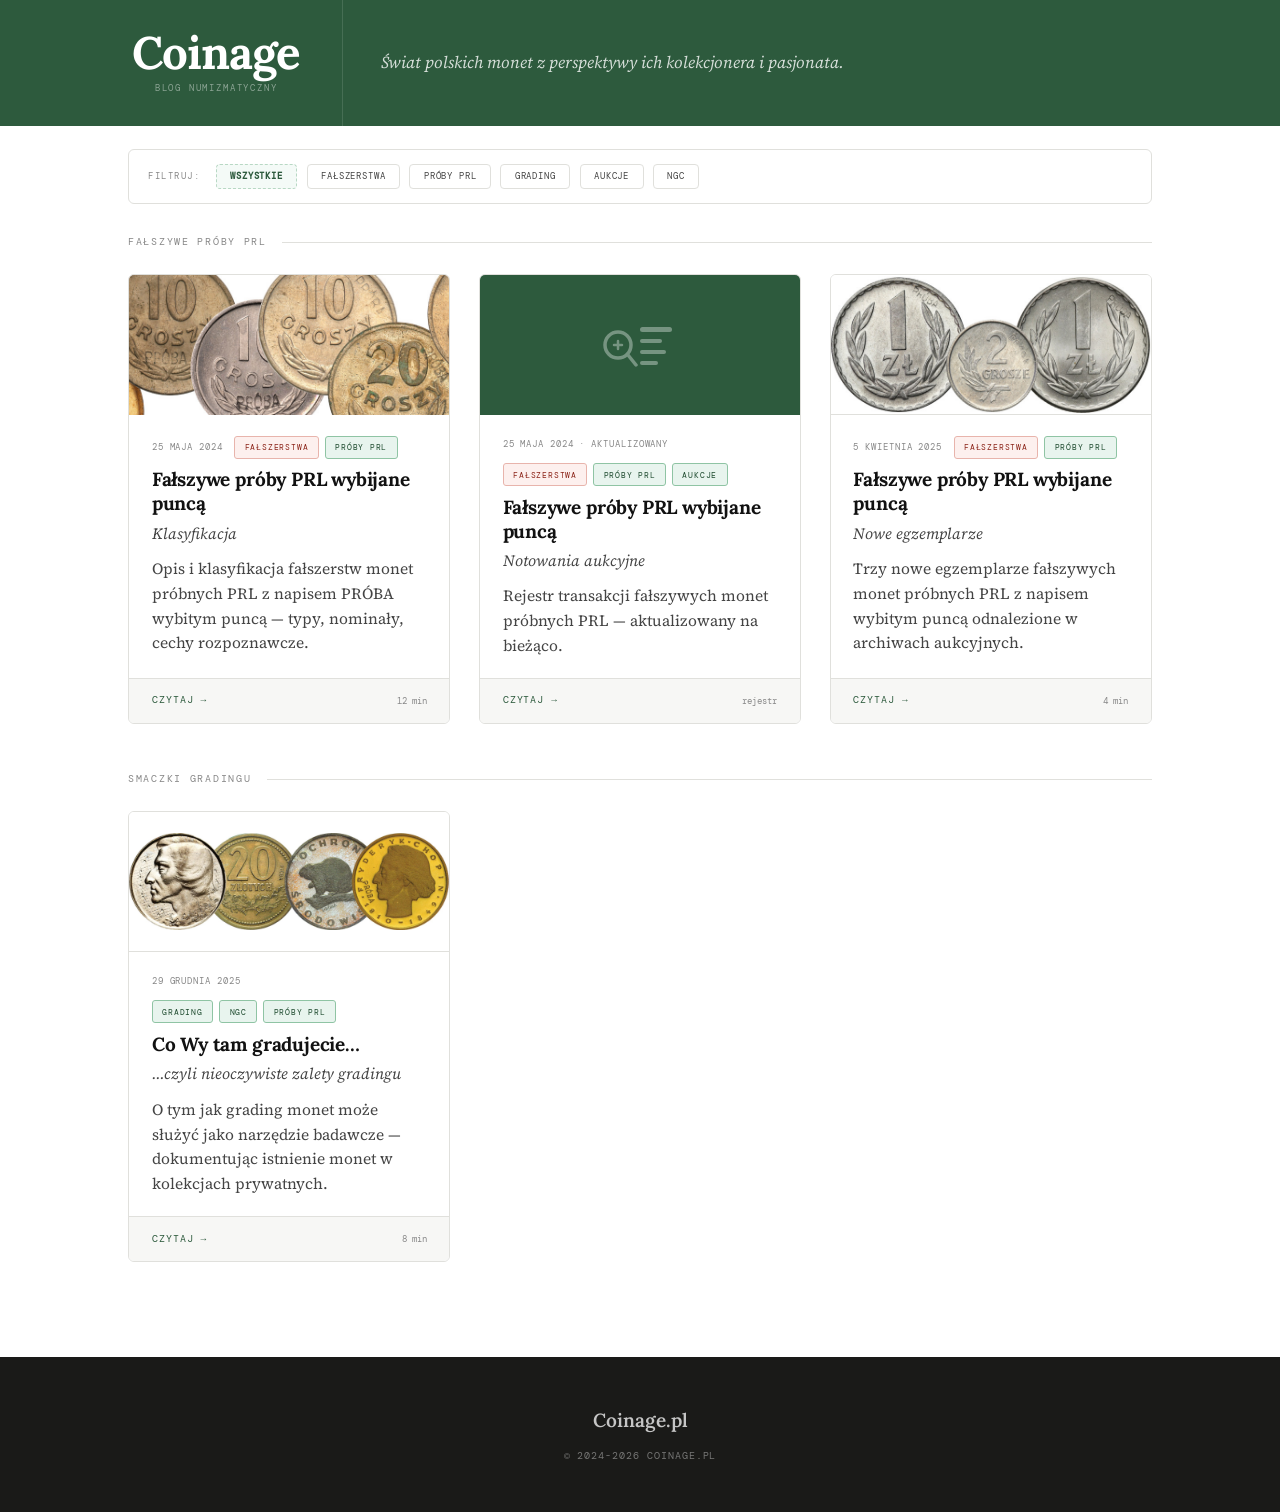
==== commit c97f87b6: "another fix" ====
--- a/coinage-blog/index.html
+++ b/coinage-blog/index.html
@@ -9,12 +9,10 @@
 <link rel="preconnect" href="https://fonts.googleapis.com">
 <link rel="preconnect" href="https://fonts.gstatic.com" crossorigin>
 <link href="https://fonts.googleapis.com/css2?family=Lora:ital,wght@0,400;0,600;0,700;1,400;1,600&family=Source+Serif+4:ital,opsz,wght@0,8..60,400;0,8..60,600;1,8..60,400&family=DM+Mono:wght@400&display=swap" rel="stylesheet">
-<link rel="stylesheet" href="/coinage-blog/css/base.css">
-<link rel="stylesheet" href="/coinage-blog/css/index.css">
-<!-- Analytics: uncomment after GoatCounter setup
-<script data-goatcounter="https://TWOJA-NAZWA.goatcounter.com/count"
+<link rel="stylesheet" href="./css/base.css">
+<link rel="stylesheet" href="./css/index.css">
+<script data-goatcounter="https://coinage-blog.goatcounter.com/count"
         async src="//gc.zgo.at/count.js"></script>
--->
 </head>
 <body>
 
--- a/coinage-blog/css/index.css
+++ b/coinage-blog/css/index.css
@@ -122,7 +122,10 @@
   display: flex;
   flex-direction: column;
   transition: box-shadow .2s, transform .2s, opacity .25s;
+  text-decoration: none;
+  color: inherit;
 }
+.art-card * { text-decoration: none; }
 .art-card:hover { box-shadow: 0 4px 20px rgba(0,0,0,.09); transform: translateY(-2px); text-decoration: none; }
 .art-card.dimmed { opacity: .15; pointer-events: none; transform: scale(.98); }
 .art-card-hero {
